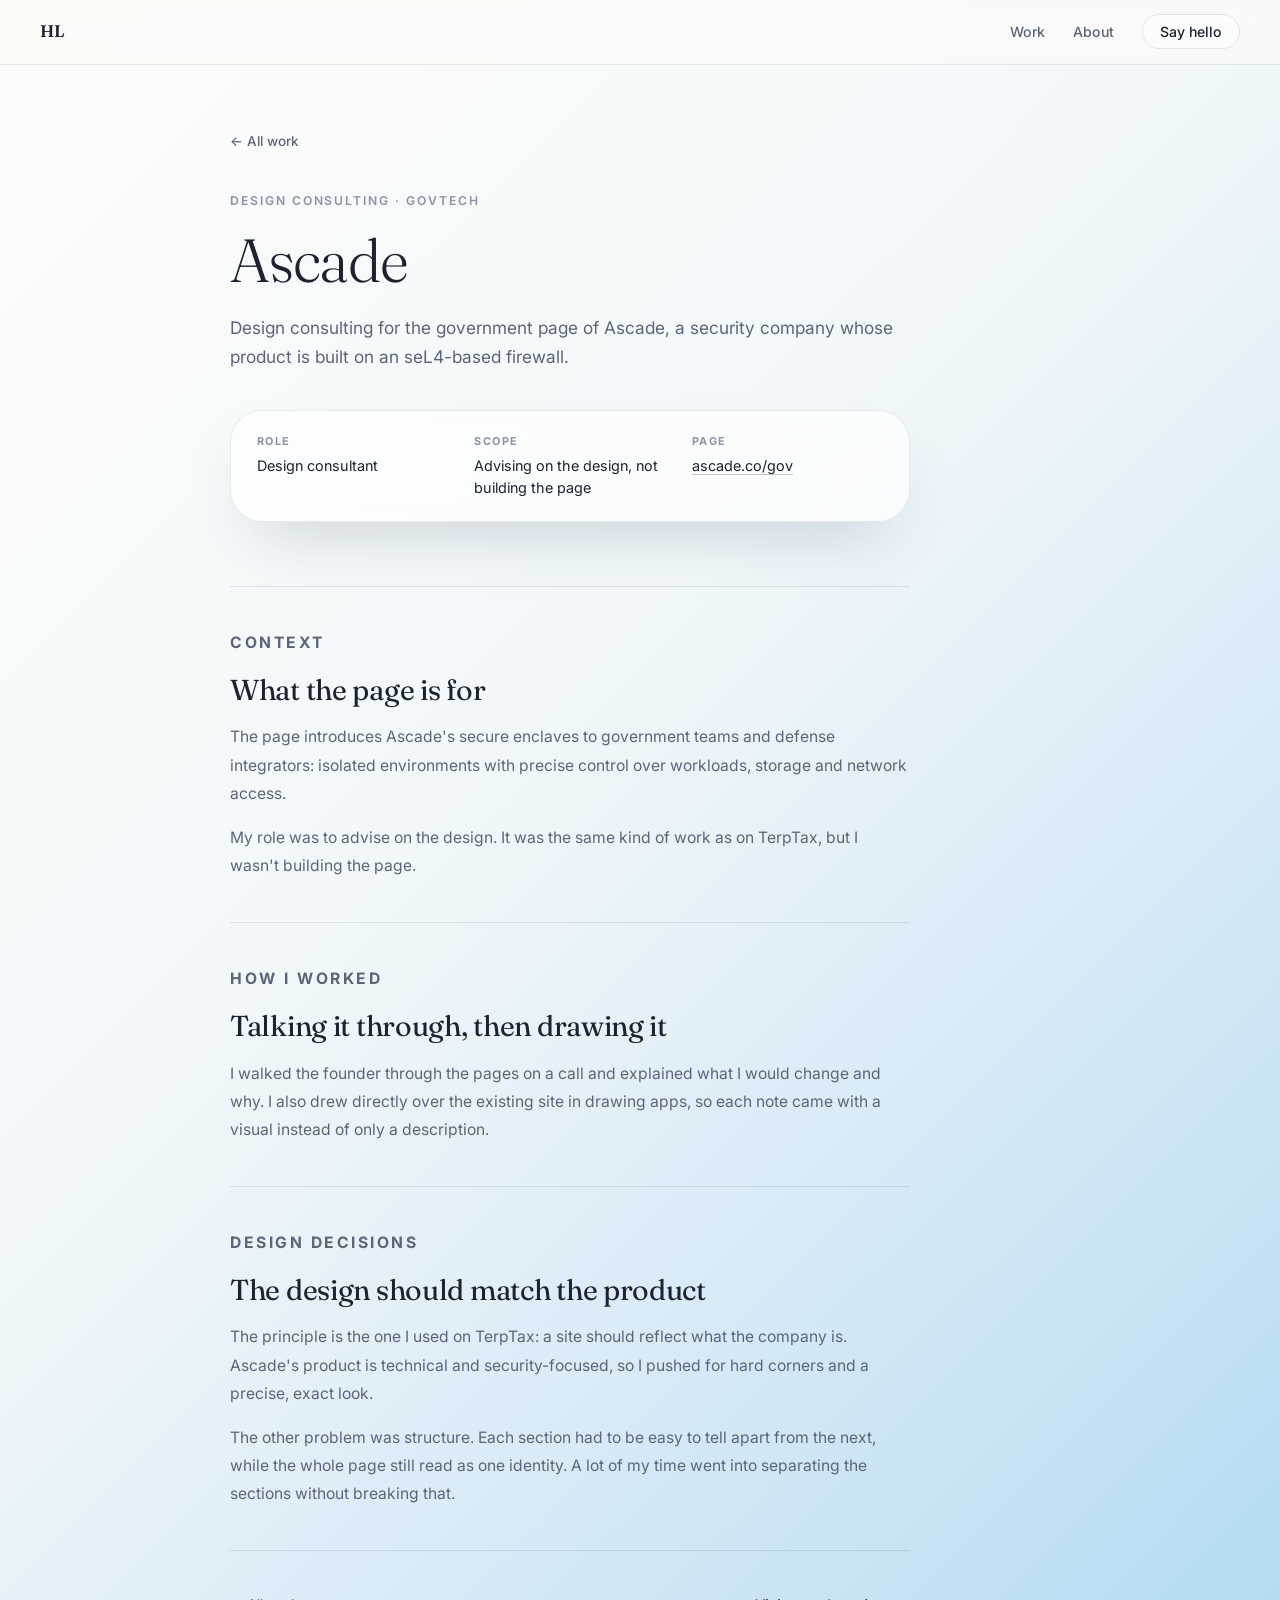
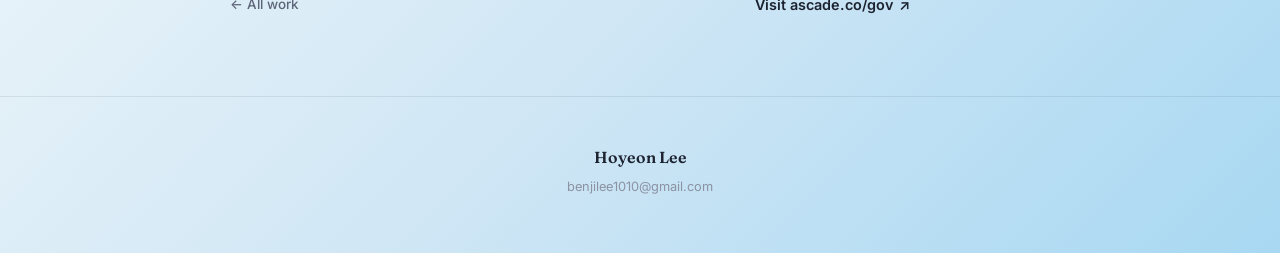
==== ascade.html @ d032f281 "Turn the portfolio into process pages for Ascade, TerpTax and Cardboard Party Move the styles into a" ====
<!DOCTYPE html>
<html lang="en">
<head>
<meta charset="UTF-8" />
<meta name="viewport" content="width=device-width, initial-scale=1.0" />
<title>Ascade | Hoyeon Lee</title>
<meta name="description" content="Design consulting for the government page of Ascade, a security company." />
<meta name="color-scheme" content="light" />
<link rel="preconnect" href="https://fonts.googleapis.com" />
<link rel="preconnect" href="https://fonts.gstatic.com" crossorigin />
<link href="https://fonts.googleapis.com/css2?family=Inter:wght@400;500;600;700&family=Fraunces:ital,opsz,wght@0,9..144,300;0,9..144,400;0,9..144,500;0,9..144,600;1,9..144,300;1,9..144,500&display=swap" rel="stylesheet" />
<link rel="stylesheet" href="/styles.css?v=2" />
</head>
<body>

<nav class="nav">
  <a class="nav-mark" href="/">HL</a>
  <ul class="nav-links">
    <li><a href="/#work">Work</a></li>
    <li><a href="/#about">About</a></li>
    <li><a href="mailto:benjilee1010@gmail.com" class="nav-cta">Say hello</a></li>
  </ul>
</nav>

<main class="case" style="--accent: var(--c-ascade)">
  <div class="case-inner">
    <a class="back" href="/#work">&larr; All work</a>
    <p class="case-eyebrow">Design consulting &middot; GovTech</p>
    <h1 class="case-title">Ascade</h1>
    <p class="case-lead">
      Design consulting for the government page of Ascade, a security company whose product is
      built on an seL4-based firewall.
    </p>

    <dl class="meta">
      <div><dt>Role</dt><dd>Design consultant</dd></div>
      <div><dt>Scope</dt><dd>Advising on the design, not building the page</dd></div>
      <div><dt>Page</dt><dd><a href="https://ascade.co/gov" target="_blank" rel="noopener">ascade.co/gov</a></dd></div>
    </dl>

    <section class="step">
      <p class="step-label">Context</p>
      <h2>What the page is for</h2>
      <p>
        The page introduces Ascade's secure enclaves to government teams and defense
        integrators: isolated environments with precise control over workloads, storage and
        network access.
      </p>
      <p>
        My role was to advise on the design. It was the same kind of work as on TerpTax, but I
        wasn't building the page.
      </p>
    </section>

    <section class="step">
      <p class="step-label">How I worked</p>
      <h2>Talking it through, then drawing it</h2>
      <p>
        I walked the founder through the pages on a call and explained what I would change and
        why. I also drew directly over the existing site in drawing apps, so each note came with
        a visual instead of only a description.
      </p>
    </section>

    <section class="step">
      <p class="step-label">Design decisions</p>
      <h2>The design should match the product</h2>
      <p>
        The principle is the one I used on TerpTax: a site should reflect what the company is.
        Ascade's product is technical and security-focused, so I pushed for hard corners and a
        precise, exact look.
      </p>
      <p>
        The other problem was structure. Each section had to be easy to tell apart from the
        next, while the whole page still read as one identity. A lot of my time went into
        separating the sections without breaking that.
      </p>
    </section>

    <div class="case-end">
      <a class="back" href="/#work">&larr; All work</a>
      <a class="visit" href="https://ascade.co/gov" target="_blank" rel="noopener">Visit ascade.co/gov <span>&#8599;</span></a>
    </div>
  </div>
</main>

<footer class="footer">
  <p class="footer-name">Hoyeon Lee</p>
  <p class="footer-copy"><a href="mailto:benjilee1010@gmail.com">benjilee1010@gmail.com</a></p>
</footer>

</body>
</html>
---- styles.css ----
:root {
    color-scheme: light;
    --paper:      #fbfaf6;
    --sky-1:      #fdfcfa;
    --sky-2:      #f2f8fa;
    --sky-3:      #cfe6f5;
    --sky-4:      #a8d8f2;
    --ink:        #1c222f;
    --ink-soft:   #5c6577;
    --ink-faint:  #8b93a3;
    --line:       rgba(28, 34, 47, 0.1);
    --card-bg:    rgba(255, 255, 255, 0.66);
    --card-line:  rgba(28, 34, 47, 0.09);
    --shadow:     0 30px 70px -30px rgba(31, 56, 90, 0.28);

    --c-ascade:   #33477a;
    --c-omma:     #c1712f;
    --c-cardboard:#a0703a;
    --c-terptax:  #b4232a;
    --c-wellome:  #8b6fc9;
    --c-crcls:    #c15f7f;
    --c-paletta1: #e0668a;
    --c-paletta2: #f0a860;
    --c-paletta3: #6fbf8f;
    --c-paletta4: #5b9fd6;
    --c-paletta5: #9376c9;

    --font-display: 'Fraunces', Georgia, serif;
    --font-body: 'Inter', system-ui, -apple-system, sans-serif;

    font-size: 16px;
  }

  * , *::before, *::after { box-sizing: border-box; margin: 0; padding: 0; }

  html { scroll-behavior: smooth; }
  @media (prefers-reduced-motion: reduce) {
    html { scroll-behavior: auto; }
    * { animation-duration: 0.001ms !important; transition-duration: 0.001ms !important; }
  }

  body {
    font-family: var(--font-body);
    color: var(--ink);
    line-height: 1.6;
    background: linear-gradient(
      135deg,
      var(--sky-1) 0%,
      var(--sky-2) 40%,
      var(--sky-3) 72%,
      var(--sky-4) 100%
    );
    overflow-x: hidden;
  }

  a { color: inherit; }

  ::selection { background: var(--sky-4); color: var(--ink); }

  /* ── NAV ─────────────────────────────────────────── */
  .nav {
    position: fixed;
    top: 0; left: 0; right: 0;
    z-index: 100;
    display: flex;
    align-items: center;
    justify-content: space-between;
    padding: 1.15rem 2.5rem;
    background: rgba(251, 250, 246, 0.68);
    backdrop-filter: blur(14px);
    -webkit-backdrop-filter: blur(14px);
    border-bottom: 1px solid var(--line);
  }

  .nav-mark {
    font-family: var(--font-display);
    font-weight: 600;
    font-size: 1.05rem;
    letter-spacing: -0.02em;
  }

  .nav-links {
    display: flex;
    align-items: center;
    gap: 1.75rem;
    list-style: none;
  }

  .nav-links a {
    text-decoration: none;
    font-size: 0.88rem;
    font-weight: 500;
    color: var(--ink-soft);
    transition: color 0.2s;
  }
  .nav-links a:hover { color: var(--ink); }

  .nav-cta {
    padding: 0.5rem 1.05rem;
    border-radius: 40px;
    border: 1px solid var(--line);
    background: rgba(255, 255, 255, 0.55);
    color: var(--ink) !important;
    transition: background 0.2s, border-color 0.2s;
  }
  .nav-cta:hover { background: #fff; border-color: rgba(28,34,47,0.18); }

  /* ── HERO ────────────────────────────────────────── */
  .hero {
    min-height: 92vh;
    display: flex;
    flex-direction: column;
    justify-content: center;
    padding: 8rem 2.5rem 4rem;
    max-width: 900px;
    margin: 0 auto;
  }

  .hero-eyebrow {
    font-size: 0.78rem;
    font-weight: 600;
    letter-spacing: 0.16em;
    text-transform: uppercase;
    color: var(--ink-faint);
    margin-bottom: 1.4rem;
  }

  .hero-title {
    font-family: var(--font-display);
    font-weight: 300;
    font-size: clamp(2.6rem, 6.4vw, 4.6rem);
    line-height: 1.08;
    letter-spacing: -0.02em;
    text-wrap: balance;
    margin-bottom: 1.6rem;
  }
  .hero-title em {
    font-style: italic;
    font-weight: 500;
    background: linear-gradient(120deg, var(--c-ascade), var(--c-crcls));
    -webkit-background-clip: text;
    background-clip: text;
    -webkit-text-fill-color: transparent;
  }

  .hero-sub {
    font-size: 1.08rem;
    color: var(--ink-soft);
    max-width: 480px;
    line-height: 1.75;
    margin-bottom: 2.4rem;
  }

  .btn-primary {
    display: inline-flex;
    align-items: center;
    gap: 0.5rem;
    width: fit-content;
    padding: 0.85rem 1.7rem;
    background: var(--ink);
    color: var(--paper);
    text-decoration: none;
    border-radius: 40px;
    font-weight: 600;
    font-size: 0.92rem;
    transition: transform 0.2s, box-shadow 0.2s;
    box-shadow: 0 14px 30px -12px rgba(28, 34, 47, 0.4);
  }
  .btn-primary:hover { transform: translateY(-2px); box-shadow: 0 18px 36px -12px rgba(28,34,47,0.5); }

  .scroll-hint {
    margin-top: 3.4rem;
    font-size: 0.78rem;
    color: var(--ink-faint);
    display: flex;
    align-items: center;
    gap: 0.5rem;
    letter-spacing: 0.04em;
  }
  .scroll-hint svg { animation: bob 2.2s ease-in-out infinite; }
  @keyframes bob { 0%,100%{ transform: translateY(0);} 50%{ transform: translateY(5px);} }

  /* ── WORK ────────────────────────────────────────── */
  .work {
    scroll-margin-top: 90px;
    max-width: 900px;
    margin: 0 auto;
    padding: 2rem 2.5rem 6rem;
  }

  .section-header { padding: 3rem 0 4rem; }
  .section-label {
    font-size: 0.76rem;
    font-weight: 700;
    letter-spacing: 0.18em;
    text-transform: uppercase;
    color: var(--ink-faint);
    margin-bottom: 0.7rem;
  }
  .section-title {
    font-family: var(--font-display);
    font-weight: 300;
    font-size: clamp(1.9rem, 3.6vw, 2.6rem);
    letter-spacing: -0.01em;
    text-wrap: balance;
  }

  .cards { display: flex; flex-direction: column; gap: 3.4rem; }

  .card {
    position: relative;
    display: block;
    text-decoration: none;
    color: inherit;
    border-radius: clamp(28px, 5vw, 44px);
    background: var(--card-bg);
    border: 1px solid var(--card-line);
    box-shadow: var(--shadow);
    backdrop-filter: blur(18px);
    -webkit-backdrop-filter: blur(18px);
    padding: clamp(1.4rem, 3vw, 2.2rem);
    opacity: 0;
    transform: translateY(28px);
    transition: opacity 0.7s ease, transform 0.7s ease, box-shadow 0.3s ease, border-color 0.3s ease;
  }
  .card.visible { opacity: 1; transform: translateY(0); }
  .card:hover {
    box-shadow: 0 40px 90px -32px rgba(31, 56, 90, 0.36);
    border-color: rgba(28,34,47,0.16);
  }
  .card:hover .card-preview { transform: translateY(-3px); }
  .card:hover .card-cta { gap: 0.6rem; }

  .card-preview {
    border-radius: clamp(18px, 3vw, 28px);
    overflow: hidden;
    border: 1px solid rgba(28,34,47,0.08);
    margin-bottom: 1.6rem;
    transition: transform 0.35s ease;
  }

  .preview-bar {
    display: flex;
    align-items: center;
    gap: 0.6rem;
    padding: 0.6rem 0.9rem;
    background: rgba(255,255,255,0.5);
    border-bottom: 1px solid rgba(28,34,47,0.07);
  }
  .preview-dot { width: 4px; height: 4px; border-radius: 50%; background: currentColor; opacity: .45; }
  .preview-url {
    font-family: var(--font-body);
    font-size: 0.72rem;
    font-weight: 600;
    letter-spacing: 0.01em;
    color: var(--ink-soft);
  }
  .preview-arrow {
    margin-left: auto;
    font-size: 0.78rem;
    color: var(--ink-faint);
  }

  .preview-content { padding: 1.4rem 1.1rem; min-height: 150px; display: flex; flex-direction: column; justify-content: center; gap: 0.6rem; }

  .card-num {
    font-family: var(--font-display);
    font-style: italic;
    font-size: 0.85rem;
    color: var(--ink-faint);
  }

  .card-meta {
    display: flex;
    align-items: center;
    gap: 0.9rem;
    margin-bottom: 0.8rem;
  }

  .swatch-key { display: flex; gap: 0.32rem; }
  .swatch-key span { width: 9px; height: 9px; border-radius: 50%; display: block; }

  .tags { display: flex; gap: 0.4rem; flex-wrap: wrap; margin-left: auto; }
  .tag {
    font-size: 0.68rem;
    font-weight: 600;
    letter-spacing: 0.03em;
    padding: 0.24rem 0.6rem;
    border-radius: 40px;
    background: rgba(28,34,47,0.05);
    color: var(--ink-soft);
    border: 1px solid rgba(28,34,47,0.08);
  }

  .card-title {
    font-family: var(--font-display);
    font-weight: 500;
    font-size: clamp(1.4rem, 2.6vw, 1.85rem);
    letter-spacing: -0.01em;
    margin-bottom: 0.5rem;
  }

  .card-tagline {
    font-family: var(--font-display);
    font-style: italic;
    font-weight: 300;
    font-size: 1rem;
    color: var(--ink-soft);
    margin-bottom: 0.7rem;
  }

  .card-desc {
    font-size: 0.94rem;
    color: var(--ink-soft);
    line-height: 1.7;
    max-width: 560px;
    margin-bottom: 1.3rem;
  }

  .card-cta {
    display: inline-flex;
    align-items: center;
    gap: 0.4rem;
    font-weight: 600;
    font-size: 0.88rem;
    transition: gap 0.2s ease;
  }

  .tag-wip { background: rgba(212,140,58,0.14); color: #a8641a; border-color: rgba(212,140,58,0.35); }

  /* ── project-specific preview art ─────────────────── */
  .preview-cardboard .preview-content { background: linear-gradient(155deg, #f6ead7, #ecd5b0); flex-direction: row; align-items: stretch; gap: 0.7rem; padding: 1.1rem 1rem; }
  .cb-mode { flex: 1; border-radius: 14px; background: linear-gradient(160deg, #e4cda8, #d4b98f); border: 1px solid rgba(110,74,40,0.22); display: flex; flex-direction: column; align-items: center; justify-content: center; gap: 0.2rem; padding: 0.9rem 0.6rem; color: #6e4a28; }
  .cb-mode small { font-size: 0.58rem; font-weight: 600; letter-spacing: 0.1em; text-transform: uppercase; opacity: 0.7; }
  .cb-mode strong { font-family: var(--font-display); font-size: 1.05rem; font-weight: 600; }
  .preview-terptax .preview-content { background: linear-gradient(155deg, #faf0ee, #f3dedb); flex-direction: row; align-items: stretch; gap: 0.7rem; padding: 1.1rem 1rem; }
  .tt-fee { width: 112px; flex-shrink: 0; border-radius: 14px; background: var(--c-terptax); color: #fff; display: flex; flex-direction: column; align-items: center; justify-content: center; gap: 0.15rem; padding: 0.8rem 0.5rem; }
  .tt-fee strong { font-family: var(--font-display); font-size: 1.9rem; font-weight: 600; line-height: 1; }
  .tt-fee small { font-size: 0.58rem; font-weight: 600; letter-spacing: 0.08em; text-transform: uppercase; opacity: 0.85; text-align: center; }
  .tt-list { flex: 1; display: flex; flex-direction: column; justify-content: center; gap: 0.5rem; }
  .tt-row { display: flex; align-items: center; gap: 0.55rem; font-size: 0.74rem; font-weight: 600; color: #8f1d22; background: rgba(180,35,42,0.08); border: 1px solid rgba(180,35,42,0.14); border-radius: 10px; padding: 0.5rem 0.65rem; }
  .tt-row::before { content: ''; width: 6px; height: 6px; border-radius: 50%; background: var(--c-terptax); flex-shrink: 0; }
  .preview-ascade .preview-content { background: linear-gradient(155deg, #eef1f8, #e2e7f3); }
  .preview-ascade .preview-content { flex-direction: row; align-items: center; justify-content: center; gap: 0.5rem; }
  .as-box { flex: 1; text-align: center; border-radius: 3px; border: 1px solid rgba(51,71,122,0.35); background: rgba(51,71,122,0.07); color: var(--c-ascade); font-size: 0.66rem; font-weight: 600; letter-spacing: 0.04em; padding: 1.1rem 0.4rem; }
  .as-box.core { background: var(--c-ascade); color: #fff; border-color: var(--c-ascade); }
  .as-link { width: 18px; height: 1px; background: rgba(51,71,122,0.5); flex-shrink: 0; }

  .preview-omma .preview-content { background: linear-gradient(155deg, #fbf1e4, #f6e3ca); flex-direction: row; align-items: stretch; gap: 0.7rem; padding: 1.1rem 1rem; }
  .omma-menu { flex: 1; display: flex; flex-direction: column; gap: 0.5rem; justify-content: center; }
  .omma-item { height: 34px; border-radius: 10px; background: rgba(193,113,47,0.14); border: 1px solid rgba(193,113,47,0.16); }
  .omma-cart { width: 92px; flex-shrink: 0; border-radius: 12px; background: rgba(193,113,47,0.9); color: #fff; display: flex; flex-direction: column; align-items: center; justify-content: center; gap: 0.2rem; font-size: 0.68rem; font-weight: 700; }
  .omma-cart span:first-child { font-size: 0.6rem; font-weight: 600; opacity: 0.75; text-transform: uppercase; letter-spacing: 0.05em; }

  .preview-wellome .preview-content { background: linear-gradient(155deg, #f5f1fb, #ece1f8); flex-direction: row; gap: 0.7rem; padding: 1.1rem 1rem; }
  .wl-card { flex: 1; background: rgba(139,111,201,0.1); border: 1px solid rgba(139,111,201,0.18); border-radius: 12px; padding: 0.6rem 0.7rem; display: flex; flex-direction: column; gap: 0.35rem; }
  .wl-label { font-size: 0.62rem; color: var(--ink-faint); text-transform: uppercase; letter-spacing: 0.05em; }
  .wl-num { font-family: var(--font-display); font-size: 1.15rem; font-weight: 600; color: var(--c-wellome); }
  .wl-bar { height: 5px; border-radius: 40px; background: rgba(139,111,201,0.18); overflow: hidden; margin-top: 0.15rem; }
  .wl-bar-fill { height: 100%; width: 70%; background: var(--c-wellome); border-radius: 40px; }

  .preview-crcls .preview-content { background: linear-gradient(155deg, #fbeef1, #f7e2e8); gap: 0.5rem; }
  .cr-row { display: flex; align-items: center; gap: 0.6rem; }
  .cr-avatar { width: 22px; height: 22px; border-radius: 50%; background: var(--c-crcls); flex-shrink: 0; opacity: 0.85; }
  .cr-name { font-size: 0.78rem; font-weight: 600; color: var(--ink); flex: 1; }
  .cr-chip { font-size: 0.62rem; font-weight: 700; padding: 0.15rem 0.5rem; border-radius: 40px; background: rgba(193,95,127,0.14); color: var(--c-crcls); }

  .preview-paletta .preview-content { background: linear-gradient(155deg, #f6f2fb, #eef2fa); }
  .pal-chips { display: flex; gap: 0.35rem; flex-wrap: wrap; margin-bottom: 0.8rem; }
  .pal-chip { font-size: 0.66rem; font-weight: 600; padding: 0.22rem 0.6rem; border-radius: 40px; background: rgba(28,34,47,0.05); border: 1px solid rgba(28,34,47,0.08); color: var(--ink-soft); }
  .pal-chip.active { background: rgba(224,102,138,0.14); border-color: rgba(224,102,138,0.3); color: var(--c-paletta1); }
  .pal-swatches { display: flex; height: 44px; border-radius: 10px; overflow: hidden; }
  .pal-swatches span { flex: 1; }

  /* ── ABOUT ───────────────────────────────────────── */
  .about {
    scroll-margin-top: 90px;
    max-width: 900px;
    margin: 0 auto;
    padding: 2rem 2.5rem 7rem;
    display: grid;
    grid-template-columns: 1.3fr 0.7fr;
    gap: 3.5rem;
    align-items: start;
  }

  .about-title {
    font-family: var(--font-display);
    font-weight: 300;
    font-size: clamp(1.7rem, 3.2vw, 2.3rem);
    letter-spacing: -0.01em;
    margin-bottom: 1.2rem;
    text-wrap: balance;
  }

  .about-body { font-size: 0.95rem; color: var(--ink-soft); line-height: 1.8; margin-bottom: 0.9rem; max-width: 480px; }

  .about-palette { display: flex; flex-direction: column; gap: 0.6rem; padding-top: 0.3rem; }
  .ap-row { display: flex; align-items: center; gap: 0.6rem; font-size: 0.82rem; color: var(--ink-soft); }
  .ap-dot { width: 11px; height: 11px; border-radius: 50%; flex-shrink: 0; }

  /* ── FOOTER ──────────────────────────────────────── */
  .footer {
    padding: 3rem 2.5rem 3.5rem;
    text-align: center;
    display: flex;
    flex-direction: column;
    gap: 0.4rem;
    border-top: 1px solid rgba(28,34,47,0.09);
  }
  .footer-name { font-family: var(--font-display); font-weight: 600; font-size: 1rem; }
  .footer-copy { font-size: 0.8rem; color: var(--ink-faint); }
  .footer a { text-decoration: none; }
  .footer a:hover { color: var(--ink); }

  /* ── HOME: GROUPS ────────────────────────────────── */
  .group-head { display: flex; flex-direction: column; gap: 0.35rem; margin: 0 0 -1.4rem; }
  .group-head.later { margin-top: 2.6rem; }
  .group-title { font-family: var(--font-display); font-weight: 400; font-size: 1.25rem; letter-spacing: -0.01em; }
  .group-note { font-size: 0.86rem; color: var(--ink-soft); }

  /* ── CASE PAGES ──────────────────────────────────── */
  .nav-mark { text-decoration: none; color: inherit; }
  .case { max-width: 900px; margin: 0 auto; padding: 8rem 2.5rem 5rem; }
  .case-inner { max-width: 680px; }
  .back { display: inline-flex; align-items: center; gap: 0.4rem; font-size: 0.84rem; font-weight: 500; color: var(--ink-soft); text-decoration: none; margin-bottom: 2.4rem; transition: color 0.2s; }
  .back:hover { color: var(--ink); }
  .case-eyebrow { font-size: 0.76rem; font-weight: 600; letter-spacing: 0.16em; text-transform: uppercase; color: var(--ink-faint); margin-bottom: 1.1rem; }
  .case-title { font-family: var(--font-display); font-weight: 300; font-size: clamp(2.4rem, 5.6vw, 3.8rem); line-height: 1.08; letter-spacing: -0.02em; text-wrap: balance; margin-bottom: 1.2rem; }
  .case-lead { font-size: 1.08rem; line-height: 1.7; color: var(--ink-soft); margin-bottom: 2.4rem; }
  .meta { display: grid; grid-template-columns: repeat(auto-fit, minmax(150px, 1fr)); gap: 1.2rem 1.6rem; padding: 1.4rem 1.6rem; border-radius: clamp(22px, 4vw, 32px); background: var(--card-bg); border: 1px solid var(--card-line); box-shadow: var(--shadow); backdrop-filter: blur(18px); -webkit-backdrop-filter: blur(18px); margin-bottom: 4rem; }
  .meta dt { font-size: 0.68rem; font-weight: 700; letter-spacing: 0.14em; text-transform: uppercase; color: var(--ink-faint); margin-bottom: 0.3rem; }
  .meta dd { font-size: 0.9rem; line-height: 1.5; color: var(--ink); }
  .meta a { text-decoration: none; border-bottom: 1px solid rgba(28,34,47,0.25); }
  .meta a:hover { border-bottom-color: var(--ink); }
  .step { padding: 2.6rem 0; border-top: 1px solid rgba(28,34,47,0.1); }
  .step-label { font-size: 0.72rem; font-weight: 700; letter-spacing: 0.16em; text-transform: uppercase; color: var(--ink-faint); margin-bottom: 0.7rem; }
  .step h2 { font-family: var(--font-display); font-weight: 400; font-size: clamp(1.4rem, 2.8vw, 1.8rem); letter-spacing: -0.01em; line-height: 1.2; margin-bottom: 1rem; text-wrap: balance; }
  .step p { font-size: 0.98rem; line-height: 1.8; color: var(--ink-soft); margin-bottom: 1rem; }
  .step p:last-child { margin-bottom: 0; }
  .points { list-style: none; display: flex; flex-direction: column; gap: 0.9rem; margin: 1.2rem 0; }
  .points li { font-size: 0.96rem; line-height: 1.7; color: var(--ink-soft); padding-left: 1.2rem; position: relative; }
  .points li::before { content: ''; position: absolute; left: 0; top: 0.72em; width: 6px; height: 6px; border-radius: 50%; background: var(--accent, var(--ink-faint)); }
  .points strong { color: var(--ink); font-weight: 600; }
  .timeline { list-style: none; display: flex; flex-direction: column; margin: 1.2rem 0 0; }
  .timeline li { display: grid; grid-template-columns: 7.5rem 1fr; gap: 1.2rem; padding: 0.85rem 0; border-top: 1px solid rgba(28,34,47,0.08); font-size: 0.95rem; line-height: 1.6; color: var(--ink-soft); }
  .timeline li:first-child { border-top: 0; }
  .timeline time { font-size: 0.82rem; font-weight: 600; color: var(--ink); font-variant-numeric: tabular-nums; }
  .case-end { display: flex; align-items: center; justify-content: space-between; gap: 1rem; flex-wrap: wrap; padding-top: 2.6rem; border-top: 1px solid rgba(28,34,47,0.1); }
  .visit { display: inline-flex; align-items: center; gap: 0.4rem; font-size: 0.9rem; font-weight: 600; text-decoration: none; transition: gap 0.2s; }
  .visit:hover { gap: 0.6rem; }
  .case-end .back { margin-bottom: 0; }

  /* ── RESPONSIVE ──────────────────────────────────── */
  @media (max-width: 720px) {
    .case { padding: 6.5rem 1.4rem 4rem; }
    .timeline li { grid-template-columns: 1fr; gap: 0.15rem; }
    .meta { padding: 1.2rem 1.3rem; }
    .nav { padding: 1rem 1.4rem; }
    .nav-links { gap: 1rem; }
    .hero { padding: 7rem 1.4rem 3rem; }
    .work { padding: 1rem 1.4rem 4rem; }
    .about { grid-template-columns: 1fr; padding: 1rem 1.4rem 5rem; gap: 2rem; }
    .preview-omma .preview-content,
    .preview-terptax .preview-content,
    .preview-wellome .preview-content { flex-direction: column; }
    .tt-fee { width: 100%; }
    .omma-cart { width: 100%; flex-direction: row; justify-content: center; gap: 0.4rem; padding: 0.5rem; }
  }
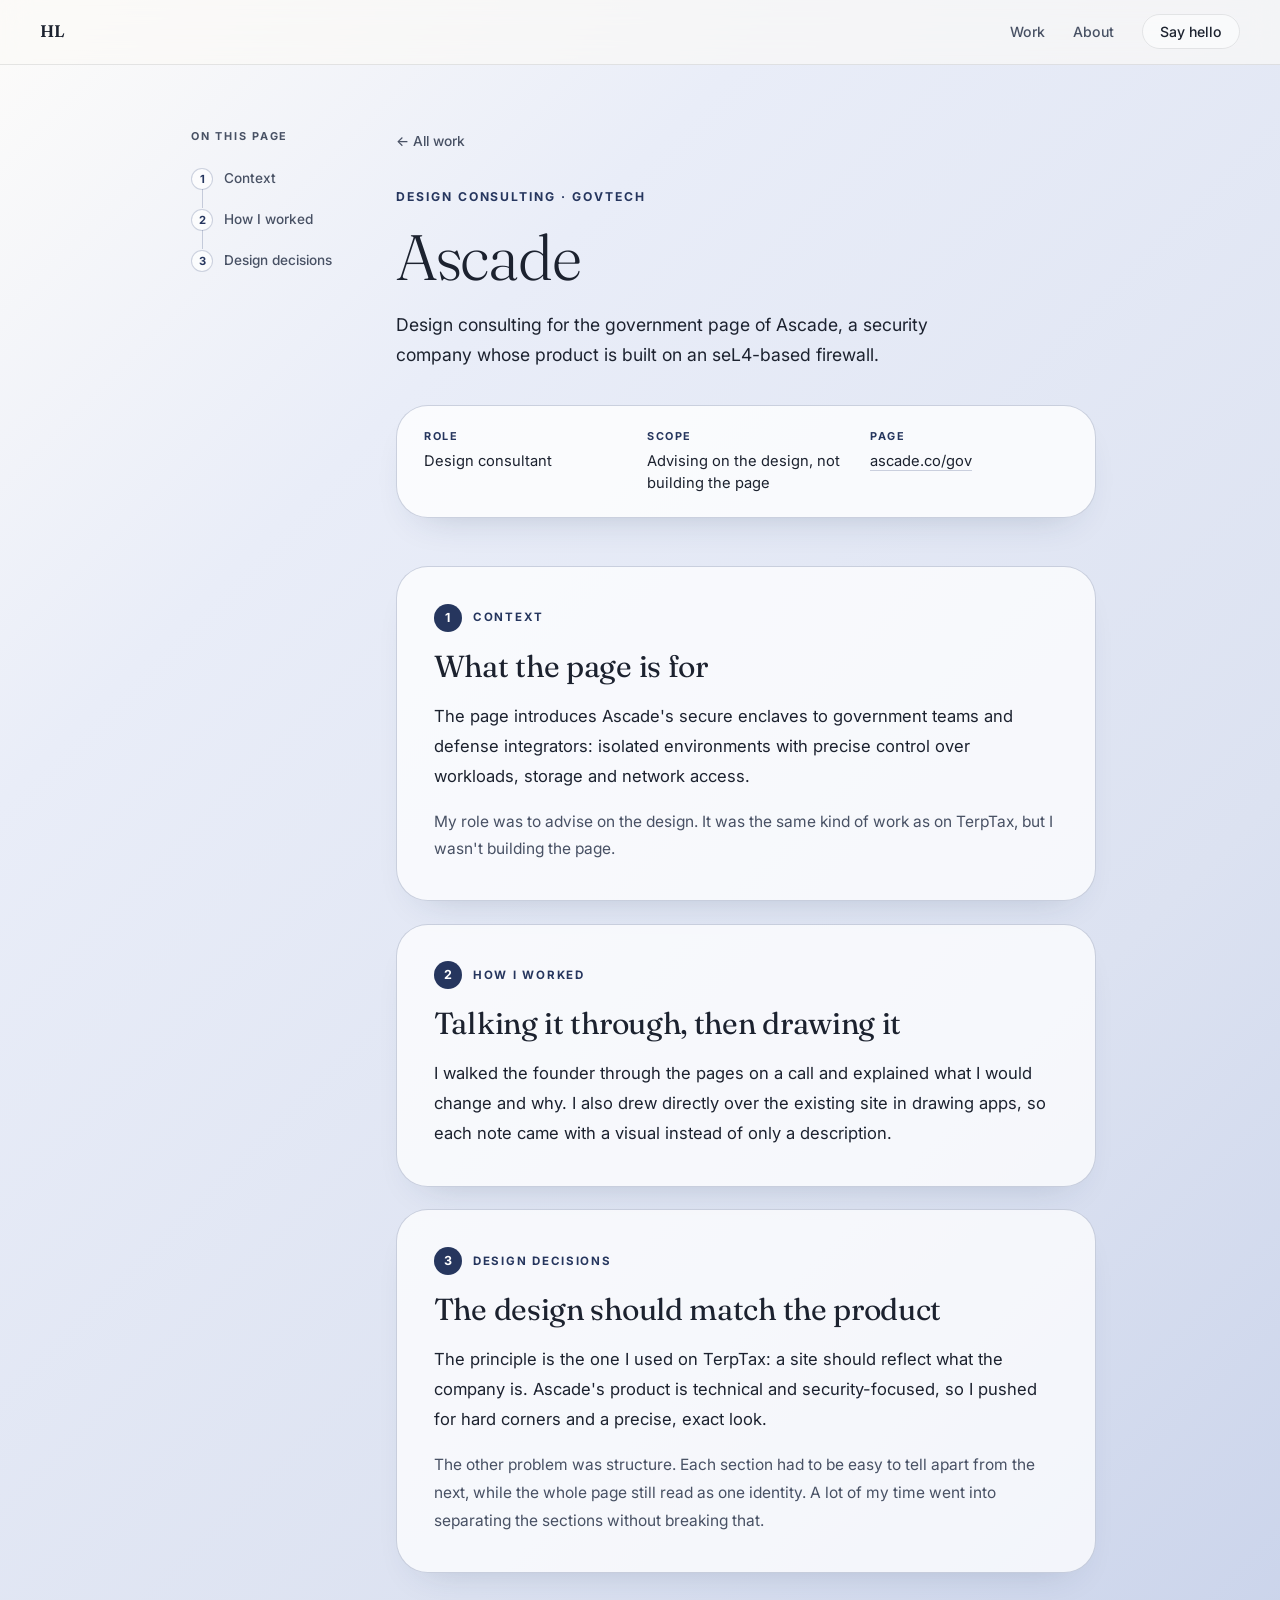
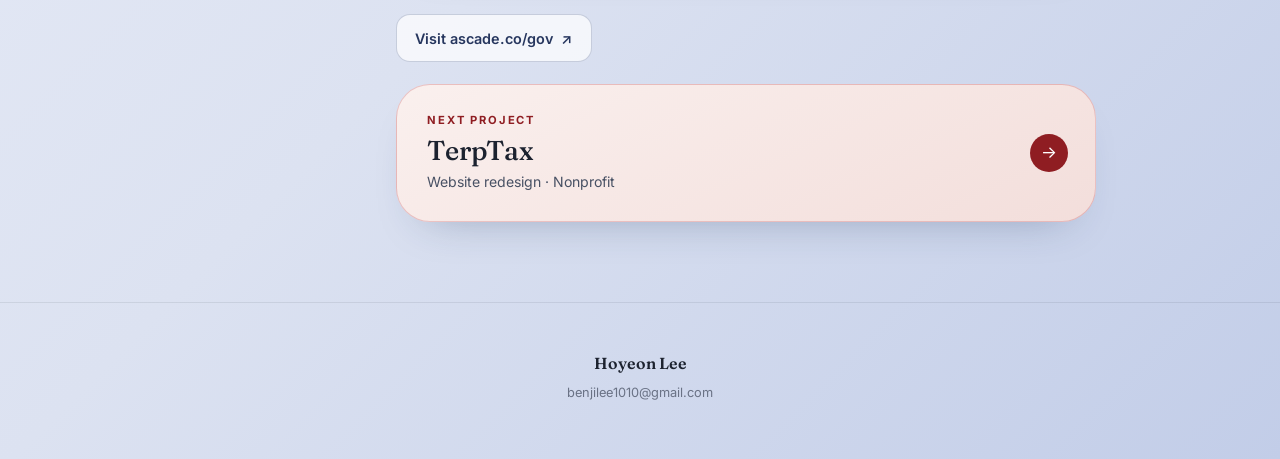
==== commit 5b939d2d: "Clearer reading path: themed case pages, section rail, numbered panels, next-project card Each proce" ====
--- a/ascade.html
+++ b/ascade.html
@@ -9,9 +9,10 @@
 <link rel="preconnect" href="https://fonts.googleapis.com" />
 <link rel="preconnect" href="https://fonts.gstatic.com" crossorigin />
 <link href="https://fonts.googleapis.com/css2?family=Inter:wght@400;500;600;700&family=Fraunces:ital,opsz,wght@0,9..144,300;0,9..144,400;0,9..144,500;0,9..144,600;1,9..144,300;1,9..144,500&display=swap" rel="stylesheet" />
-<link rel="stylesheet" href="/styles.css?v=2" />
+<link rel="stylesheet" href="/styles.css?v=3" />
 </head>
-<body>
+<body class="theme-ascade">
+<div class="progress" aria-hidden="true"><span></span></div>
 
 <nav class="nav">
   <a class="nav-mark" href="/">HL</a>
@@ -22,8 +23,16 @@
   </ul>
 </nav>
 
-<main class="case" style="--accent: var(--c-ascade)">
-  <div class="case-inner">
+<main class="case">
+  <aside class="rail" aria-label="On this page">
+    <p class="rail-title">On this page</p>
+    <ol>
+        <li><a class="rail-link" href="#s1"><span class="rail-num">1</span>Context</a></li>
+        <li><a class="rail-link" href="#s2"><span class="rail-num">2</span>How I worked</a></li>
+        <li><a class="rail-link" href="#s3"><span class="rail-num">3</span>Design decisions</a></li>
+    </ol>
+  </aside>
+  <div class="case-main">
     <a class="back" href="/#work">&larr; All work</a>
     <p class="case-eyebrow">Design consulting &middot; GovTech</p>
     <h1 class="case-title">Ascade</h1>
@@ -38,8 +47,8 @@
       <div><dt>Page</dt><dd><a href="https://ascade.co/gov" target="_blank" rel="noopener">ascade.co/gov</a></dd></div>
     </dl>
 
-    <section class="step">
-      <p class="step-label">Context</p>
+    <section class="step" id="s1">
+      <div class="step-head"><span class="step-num">1</span><p class="step-label">Context</p></div>
       <h2>What the page is for</h2>
       <p>
         The page introduces Ascade's secure enclaves to government teams and defense
@@ -52,8 +61,8 @@
       </p>
     </section>
 
-    <section class="step">
-      <p class="step-label">How I worked</p>
+    <section class="step" id="s2">
+      <div class="step-head"><span class="step-num">2</span><p class="step-label">How I worked</p></div>
       <h2>Talking it through, then drawing it</h2>
       <p>
         I walked the founder through the pages on a call and explained what I would change and
@@ -62,8 +71,8 @@
       </p>
     </section>
 
-    <section class="step">
-      <p class="step-label">Design decisions</p>
+    <section class="step" id="s3">
+      <div class="step-head"><span class="step-num">3</span><p class="step-label">Design decisions</p></div>
       <h2>The design should match the product</h2>
       <p>
         The principle is the one I used on TerpTax: a site should reflect what the company is.
@@ -78,8 +87,13 @@
     </section>
 
     <div class="case-end">
-      <a class="back" href="/#work">&larr; All work</a>
       <a class="visit" href="https://ascade.co/gov" target="_blank" rel="noopener">Visit ascade.co/gov <span>&#8599;</span></a>
+      <a class="next" href="/terptax" style="--n-from:#faf0ee;--n-to:#f3dedb;--n-ink:#8f1d22;--n-line:rgba(180,35,42,0.22)">
+        <span class="next-label">Next project</span>
+        <span class="next-title">TerpTax</span>
+        <span class="next-sub">Website redesign · Nonprofit</span>
+        <span class="next-arrow" aria-hidden="true">&rarr;</span>
+      </a>
     </div>
   </div>
 </main>
@@ -89,5 +103,6 @@
   <p class="footer-copy"><a href="mailto:benjilee1010@gmail.com">benjilee1010@gmail.com</a></p>
 </footer>
 
+<script src="/case.js?v=1"></script>
 </body>
 </html>
--- a/styles.css
+++ b/styles.css
@@ -6,11 +6,11 @@
     --sky-3:      #cfe6f5;
     --sky-4:      #a8d8f2;
     --ink:        #1c222f;
-    --ink-soft:   #5c6577;
-    --ink-faint:  #8b93a3;
+    --ink-soft:   #485164;
+    --ink-faint:  #6a7285;
     --line:       rgba(28, 34, 47, 0.1);
-    --card-bg:    rgba(255, 255, 255, 0.66);
-    --card-line:  rgba(28, 34, 47, 0.09);
+    --card-bg:    rgba(255, 255, 255, 0.8);
+    --card-line:  rgba(28, 34, 47, 0.12);
     --shadow:     0 30px 70px -30px rgba(31, 56, 90, 0.28);
 
     --c-ascade:   #33477a;
@@ -413,49 +413,99 @@
   .footer a { text-decoration: none; }
   .footer a:hover { color: var(--ink); }
 
+  /* ── PAGE THEMES (each project borrows its card's colors) ───── */
+  .theme-ascade    { --sky-2: #e9edf8; --sky-3: #dce2f1; --sky-4: #c2cde8; --accent: #33477a; --accent-ink: #26365e; --accent-soft: rgba(51,71,122,0.09);  --accent-line: rgba(51,71,122,0.24); }
+  .theme-terptax   { --sky-2: #f9e8e5; --sky-3: #f5dfdb; --sky-4: #eec3be; --accent: #b4232a; --accent-ink: #8f1d22; --accent-soft: rgba(180,35,42,0.08);  --accent-line: rgba(180,35,42,0.24); }
+  .theme-cardboard { --sky-2: #f6e6cc; --sky-3: #efdcbd; --sky-4: #e3c898; --accent: #a0703a; --accent-ink: #6e4a28; --accent-soft: rgba(160,112,58,0.12); --accent-line: rgba(160,112,58,0.32); }
+
+  .theme-ascade, .theme-terptax, .theme-cardboard { background: linear-gradient(135deg, var(--sky-1) 0%, var(--sky-2) 24%, var(--sky-3) 62%, var(--sky-4) 100%); }
+
+  :focus-visible { outline: 3px solid var(--accent-ink, var(--ink)); outline-offset: 3px; }
+  .card:focus-visible { border-radius: clamp(28px, 5vw, 44px); }
+
   /* ── HOME: GROUPS ────────────────────────────────── */
-  .group-head { display: flex; flex-direction: column; gap: 0.35rem; margin: 0 0 -1.4rem; }
-  .group-head.later { margin-top: 2.6rem; }
-  .group-title { font-family: var(--font-display); font-weight: 400; font-size: 1.25rem; letter-spacing: -0.01em; }
-  .group-note { font-size: 0.86rem; color: var(--ink-soft); }
+  .group-head { display: flex; flex-direction: column; gap: 0.3rem; padding-bottom: 1rem; border-bottom: 1px solid rgba(28,34,47,0.12); margin: 0 0 -1.4rem; scroll-margin-top: 90px; }
+  .group-head.later { margin-top: 2.8rem; }
+  .group-title { font-family: var(--font-display); font-weight: 400; font-size: 1.55rem; letter-spacing: -0.01em; }
+  .group-note { font-size: 0.88rem; color: var(--ink-soft); }
+  .card.feature .card-cta { align-self: flex-start; width: fit-content; padding: 0.65rem 1.1rem; border-radius: 14px; background: var(--accent-ink); color: #fff; }
+  .more-grid { display: grid; grid-template-columns: repeat(2, minmax(0, 1fr)); gap: 1.6rem; }
+  .more-grid .card { border-radius: clamp(24px, 4vw, 34px); padding: 1.3rem; }
+  .more-grid .card-preview { margin-bottom: 1.1rem; }
+  .more-grid .preview-content { min-height: 108px; padding: 1rem 0.9rem; }
+  .more-grid .card-meta { flex-wrap: wrap; row-gap: 0.5rem; }
+  .more-grid .card-title { font-size: 1.3rem; }
+  .more-grid .card-desc { font-size: 0.88rem; margin-bottom: 1rem; }
 
   /* ── CASE PAGES ──────────────────────────────────── */
   .nav-mark { text-decoration: none; color: inherit; }
-  .case { max-width: 900px; margin: 0 auto; padding: 8rem 2.5rem 5rem; }
-  .case-inner { max-width: 680px; }
-  .back { display: inline-flex; align-items: center; gap: 0.4rem; font-size: 0.84rem; font-weight: 500; color: var(--ink-soft); text-decoration: none; margin-bottom: 2.4rem; transition: color 0.2s; }
+  .progress { position: fixed; top: 0; left: 0; right: 0; height: 3px; z-index: 120; pointer-events: none; }
+  .progress span { display: block; height: 100%; width: 0; background: var(--accent); }
+
+  .case { max-width: 1000px; margin: 0 auto; padding: 8rem 2.5rem 5rem; display: grid; grid-template-columns: 168px minmax(0, 700px); gap: 3rem; align-items: start; }
+  .rail { position: sticky; top: 7rem; display: flex; flex-direction: column; gap: 0.9rem; }
+  .rail-title { font-size: 0.68rem; font-weight: 700; letter-spacing: 0.16em; text-transform: uppercase; color: var(--ink-soft); padding-left: 0.7rem; }
+  .rail ol { list-style: none; display: flex; flex-direction: column; gap: 0.2rem; }
+  .rail-link { display: flex; align-items: center; gap: 0.65rem; padding: 0.5rem 0.7rem; border-radius: 14px; font-size: 0.85rem; font-weight: 500; line-height: 1.3; color: var(--ink-soft); text-decoration: none; transition: background 0.2s, color 0.2s; }
+  .rail-link:hover { color: var(--ink); background: rgba(255,255,255,0.5); }
+  .rail-num { position: relative; flex-shrink: 0; width: 22px; height: 22px; border-radius: 50%; display: grid; place-items: center; font-size: 0.7rem; font-weight: 700; color: var(--accent-ink); border: 1px solid var(--accent-line); background: rgba(255,255,255,0.7); transition: background 0.2s, color 0.2s; }
+  .rail li:not(:last-child) .rail-num::after { content: ''; position: absolute; left: 50%; top: 100%; width: 1px; height: 1.2rem; background: var(--accent-line); }
+  .rail-link.active { color: var(--ink); font-weight: 600; background: rgba(255,255,255,0.78); box-shadow: 0 8px 20px -14px rgba(31,56,90,0.45); }
+  .rail-link.active .rail-num { background: var(--accent-ink); border-color: var(--accent-ink); color: #fff; }
+
+  .back { display: inline-flex; align-items: center; gap: 0.4rem; font-size: 0.86rem; font-weight: 500; color: var(--ink-soft); text-decoration: none; margin-bottom: 2.2rem; transition: color 0.2s; }
   .back:hover { color: var(--ink); }
-  .case-eyebrow { font-size: 0.76rem; font-weight: 600; letter-spacing: 0.16em; text-transform: uppercase; color: var(--ink-faint); margin-bottom: 1.1rem; }
-  .case-title { font-family: var(--font-display); font-weight: 300; font-size: clamp(2.4rem, 5.6vw, 3.8rem); line-height: 1.08; letter-spacing: -0.02em; text-wrap: balance; margin-bottom: 1.2rem; }
-  .case-lead { font-size: 1.08rem; line-height: 1.7; color: var(--ink-soft); margin-bottom: 2.4rem; }
-  .meta { display: grid; grid-template-columns: repeat(auto-fit, minmax(150px, 1fr)); gap: 1.2rem 1.6rem; padding: 1.4rem 1.6rem; border-radius: clamp(22px, 4vw, 32px); background: var(--card-bg); border: 1px solid var(--card-line); box-shadow: var(--shadow); backdrop-filter: blur(18px); -webkit-backdrop-filter: blur(18px); margin-bottom: 4rem; }
-  .meta dt { font-size: 0.68rem; font-weight: 700; letter-spacing: 0.14em; text-transform: uppercase; color: var(--ink-faint); margin-bottom: 0.3rem; }
-  .meta dd { font-size: 0.9rem; line-height: 1.5; color: var(--ink); }
-  .meta a { text-decoration: none; border-bottom: 1px solid rgba(28,34,47,0.25); }
-  .meta a:hover { border-bottom-color: var(--ink); }
-  .step { padding: 2.6rem 0; border-top: 1px solid rgba(28,34,47,0.1); }
-  .step-label { font-size: 0.72rem; font-weight: 700; letter-spacing: 0.16em; text-transform: uppercase; color: var(--ink-faint); margin-bottom: 0.7rem; }
-  .step h2 { font-family: var(--font-display); font-weight: 400; font-size: clamp(1.4rem, 2.8vw, 1.8rem); letter-spacing: -0.01em; line-height: 1.2; margin-bottom: 1rem; text-wrap: balance; }
-  .step p { font-size: 0.98rem; line-height: 1.8; color: var(--ink-soft); margin-bottom: 1rem; }
-  .step p:last-child { margin-bottom: 0; }
-  .points { list-style: none; display: flex; flex-direction: column; gap: 0.9rem; margin: 1.2rem 0; }
-  .points li { font-size: 0.96rem; line-height: 1.7; color: var(--ink-soft); padding-left: 1.2rem; position: relative; }
-  .points li::before { content: ''; position: absolute; left: 0; top: 0.72em; width: 6px; height: 6px; border-radius: 50%; background: var(--accent, var(--ink-faint)); }
+  .case-eyebrow { font-size: 0.76rem; font-weight: 700; letter-spacing: 0.16em; text-transform: uppercase; color: var(--accent-ink); margin-bottom: 1rem; }
+  .case-title { font-family: var(--font-display); font-weight: 300; font-size: clamp(2.6rem, 6vw, 4rem); line-height: 1.06; letter-spacing: -0.02em; text-wrap: balance; margin-bottom: 1.2rem; }
+  .case-lead { font-size: 1.1rem; line-height: 1.7; color: var(--ink); max-width: 36rem; margin-bottom: 2.2rem; }
+  .meta { display: grid; grid-template-columns: repeat(auto-fit, minmax(150px, 1fr)); gap: 1.2rem 1.6rem; padding: 1.4rem 1.7rem; border-radius: clamp(22px, 4vw, 32px); background: rgba(255,255,255,0.78); border: 1px solid var(--accent-line); box-shadow: 0 18px 40px -26px rgba(31,56,90,0.3); margin-bottom: 3rem; }
+  .meta dt { font-size: 0.68rem; font-weight: 700; letter-spacing: 0.14em; text-transform: uppercase; color: var(--accent-ink); margin-bottom: 0.3rem; }
+  .meta dd { font-size: 0.92rem; line-height: 1.5; color: var(--ink); }
+  .meta a { text-decoration: none; border-bottom: 1px solid var(--accent-line); }
+  .meta a:hover { border-bottom-color: var(--accent-ink); }
+
+  .step { scroll-margin-top: 6.5rem; padding: clamp(1.5rem, 3vw, 2.3rem); border-radius: clamp(22px, 4vw, 32px); background: rgba(255,255,255,0.74); border: 1px solid var(--accent-line); box-shadow: 0 18px 40px -28px rgba(31,56,90,0.3); }
+  .step + .step { margin-top: 1.4rem; }
+  .step-head { display: flex; align-items: center; gap: 0.7rem; margin-bottom: 1rem; }
+  .step-num { flex-shrink: 0; width: 28px; height: 28px; border-radius: 50%; display: grid; place-items: center; background: var(--accent-ink); color: #fff; font-size: 0.78rem; font-weight: 700; }
+  .step-label { font-size: 0.72rem; font-weight: 700; letter-spacing: 0.15em; text-transform: uppercase; color: var(--accent-ink); }
+  .step h2 { font-family: var(--font-display); font-weight: 400; font-size: clamp(1.45rem, 2.8vw, 1.9rem); letter-spacing: -0.01em; line-height: 1.2; margin-bottom: 1.1rem; text-wrap: balance; }
+  .step > p { font-size: 0.97rem; line-height: 1.8; color: var(--ink-soft); max-width: 40rem; margin-bottom: 1rem; }
+  .step > p:first-of-type { font-size: 1.04rem; color: var(--ink); }
+  .step > p:last-child { margin-bottom: 0; }
+  .points { list-style: none; display: flex; flex-direction: column; gap: 0.95rem; margin: 1.3rem 0; }
+  .points li { font-size: 0.96rem; line-height: 1.7; color: var(--ink-soft); padding-left: 1.3rem; position: relative; max-width: 40rem; }
+  .points li::before { content: ''; position: absolute; left: 0; top: 0.72em; width: 7px; height: 7px; border-radius: 50%; background: var(--accent); }
   .points strong { color: var(--ink); font-weight: 600; }
-  .timeline { list-style: none; display: flex; flex-direction: column; margin: 1.2rem 0 0; }
-  .timeline li { display: grid; grid-template-columns: 7.5rem 1fr; gap: 1.2rem; padding: 0.85rem 0; border-top: 1px solid rgba(28,34,47,0.08); font-size: 0.95rem; line-height: 1.6; color: var(--ink-soft); }
-  .timeline li:first-child { border-top: 0; }
-  .timeline time { font-size: 0.82rem; font-weight: 600; color: var(--ink); font-variant-numeric: tabular-nums; }
-  .case-end { display: flex; align-items: center; justify-content: space-between; gap: 1rem; flex-wrap: wrap; padding-top: 2.6rem; border-top: 1px solid rgba(28,34,47,0.1); }
-  .visit { display: inline-flex; align-items: center; gap: 0.4rem; font-size: 0.9rem; font-weight: 600; text-decoration: none; transition: gap 0.2s; }
-  .visit:hover { gap: 0.6rem; }
-  .case-end .back { margin-bottom: 0; }
+
+  .timeline { list-style: none; position: relative; padding-left: 1.7rem; margin: 1.3rem 0 0; }
+  .timeline::before { content: ''; position: absolute; left: 5px; top: 0.9rem; bottom: 0.9rem; width: 2px; background: var(--accent-line); }
+  .timeline li { position: relative; display: grid; grid-template-columns: 5.2rem 1fr; gap: 1rem; padding: 0.7rem 0; font-size: 0.95rem; line-height: 1.6; color: var(--ink-soft); }
+  .timeline li::before { content: ''; position: absolute; left: -1.7rem; top: 1.1rem; width: 12px; height: 12px; border-radius: 50%; background: var(--accent-ink); box-shadow: 0 0 0 4px rgba(255,255,255,0.9); }
+  .timeline time { font-size: 0.84rem; font-weight: 700; color: var(--accent-ink); font-variant-numeric: tabular-nums; }
+
+  .case-end { margin-top: 2.6rem; display: flex; flex-direction: column; gap: 1.4rem; }
+  .visit { display: inline-flex; align-items: center; gap: 0.5rem; width: fit-content; padding: 0.7rem 1.15rem; border-radius: 14px; border: 1px solid var(--accent-line); background: rgba(255,255,255,0.7); color: var(--accent-ink); font-size: 0.9rem; font-weight: 600; text-decoration: none; transition: background 0.2s, gap 0.2s; }
+  .visit:hover { background: #fff; gap: 0.7rem; }
+  .next { position: relative; display: grid; gap: 0.25rem; padding: 1.7rem 4.2rem 1.7rem 1.9rem; border-radius: clamp(24px, 4vw, 34px); text-decoration: none; color: var(--ink); background: linear-gradient(155deg, var(--n-from), var(--n-to)); border: 1px solid var(--n-line); box-shadow: 0 22px 46px -30px rgba(31,56,90,0.4); transition: transform 0.25s ease, box-shadow 0.25s ease; }
+  .next:hover { transform: translateY(-3px); box-shadow: 0 30px 56px -30px rgba(31,56,90,0.5); }
+  .next-label { font-size: 0.7rem; font-weight: 700; letter-spacing: 0.16em; text-transform: uppercase; color: var(--n-ink); }
+  .next-title { font-family: var(--font-display); font-weight: 500; font-size: 1.7rem; letter-spacing: -0.01em; line-height: 1.2; }
+  .next-sub { font-size: 0.88rem; color: var(--ink-soft); }
+  .next-arrow { position: absolute; right: 1.7rem; top: 50%; transform: translateY(-50%); width: 38px; height: 38px; border-radius: 50%; display: grid; place-items: center; background: var(--n-ink); color: #fff; font-size: 1.05rem; transition: right 0.25s ease; }
+  .next:hover .next-arrow { right: 1.4rem; }
 
   /* ── RESPONSIVE ──────────────────────────────────── */
+  @media (max-width: 960px) {
+    .case { grid-template-columns: minmax(0, 1fr); padding: 7rem 1.6rem 4rem; }
+    .rail { display: none; }
+  }
   @media (max-width: 720px) {
-    .case { padding: 6.5rem 1.4rem 4rem; }
-    .timeline li { grid-template-columns: 1fr; gap: 0.15rem; }
+    .more-grid { grid-template-columns: minmax(0, 1fr); }
+    .timeline li { grid-template-columns: 1fr; gap: 0.1rem; }
     .meta { padding: 1.2rem 1.3rem; }
+    .next { padding: 1.4rem 4rem 1.4rem 1.4rem; }
+    .next-arrow { right: 1.2rem; }
     .nav { padding: 1rem 1.4rem; }
     .nav-links { gap: 1rem; }
     .hero { padding: 7rem 1.4rem 3rem; }
